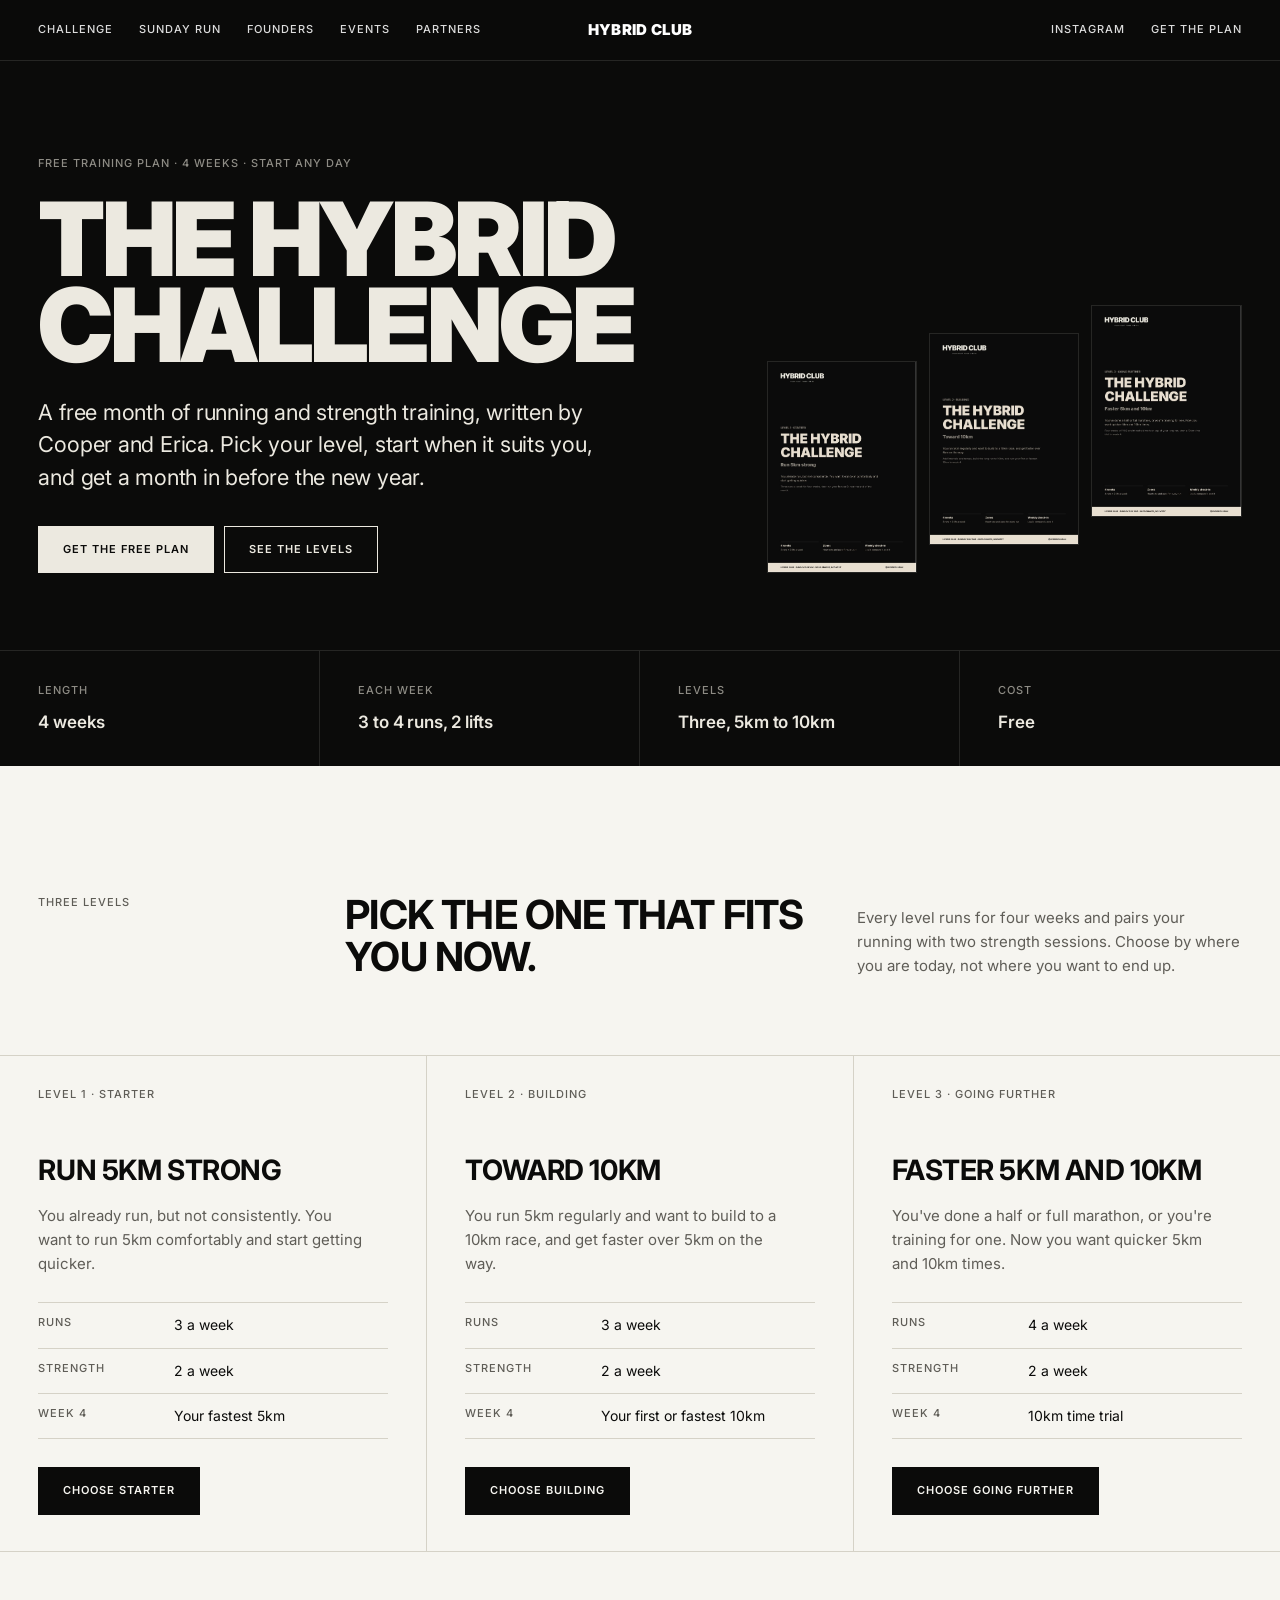
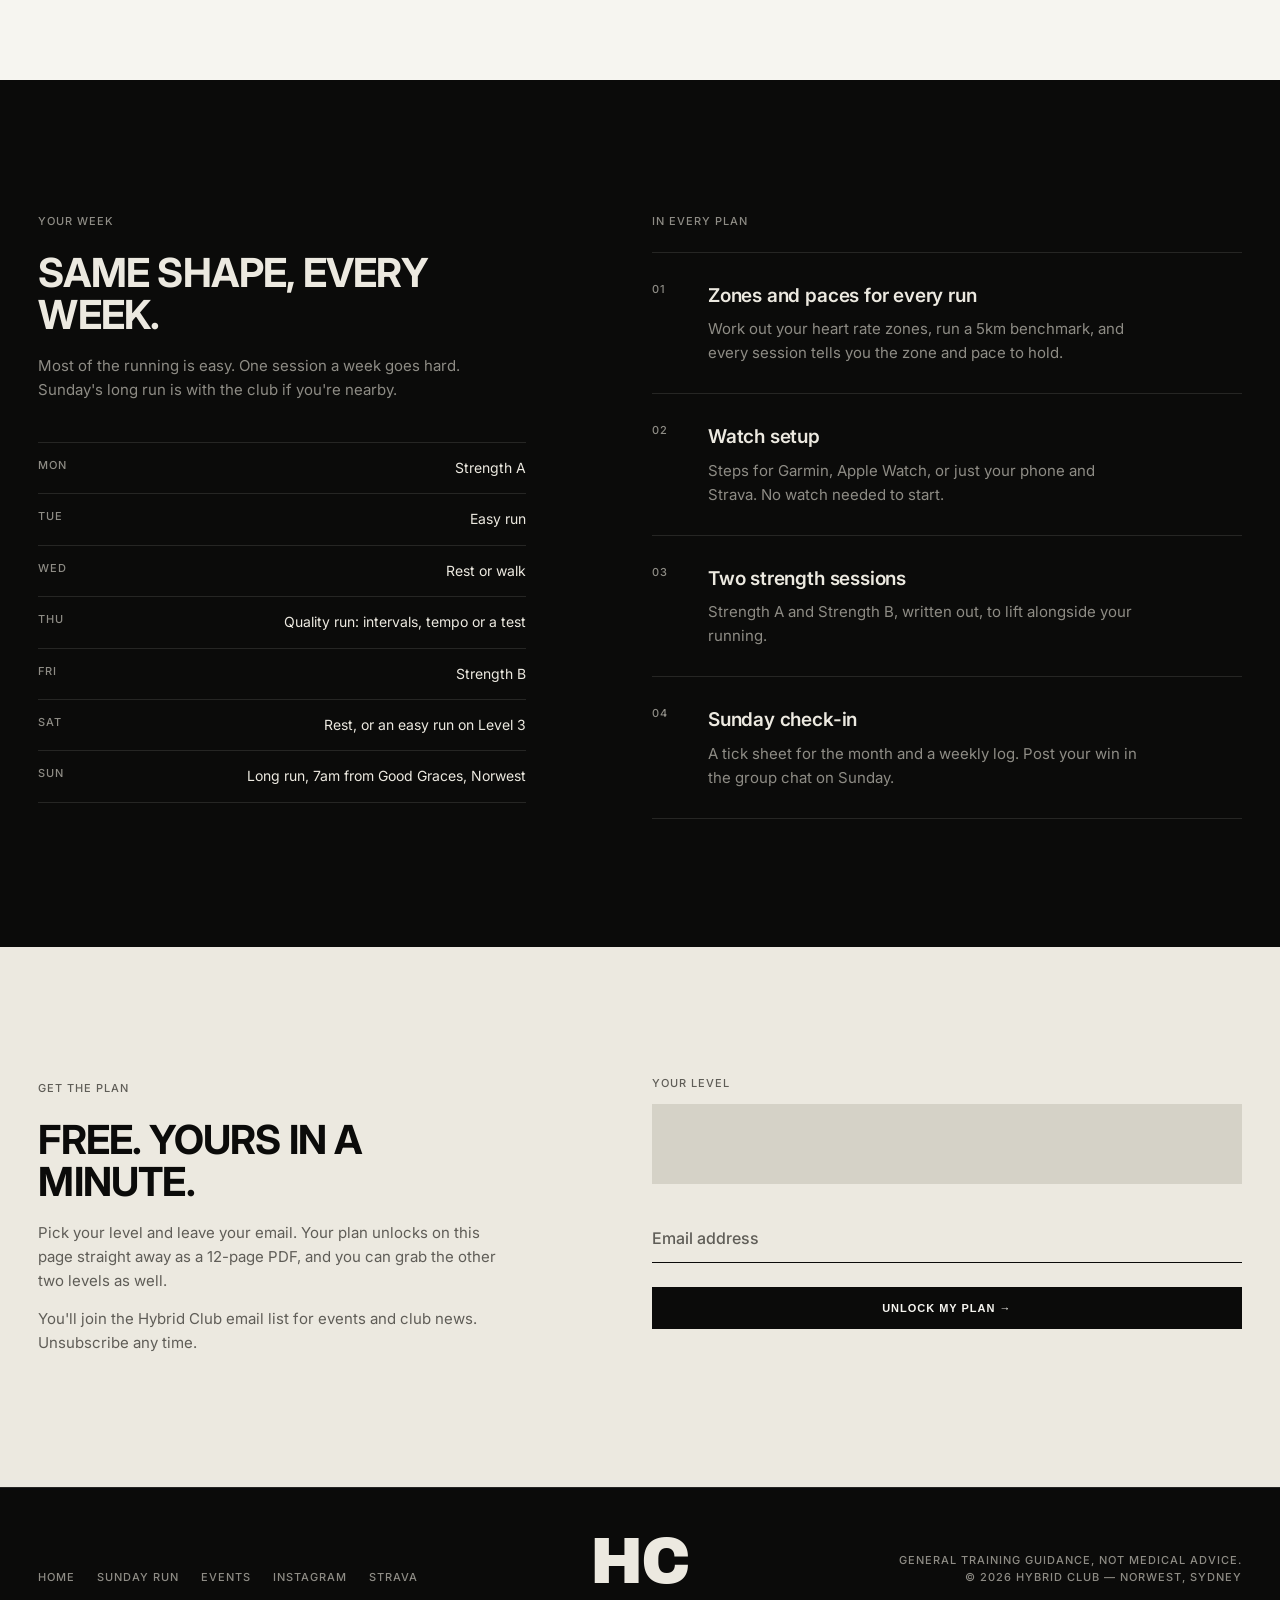
==== challenge.html @ 4627a932 "Add Hybrid Challenge page with email-gated plans, 12 Days teaser, Premium countdown - New challenge." ====
<!DOCTYPE html>
<html lang="en">
<head>
<meta charset="UTF-8">
<meta name="viewport" content="width=device-width, initial-scale=1.0">
<title>The Hybrid Challenge — Free 4-Week Run and Strength Plan | Hybrid Club</title>
<meta name="description" content="A free four-week running and strength plan from Hybrid Club. Three levels, from a strong 5km to a faster 10km. Start any day.">
<meta property="og:title" content="The Hybrid Challenge — Free 4-Week Plan">
<meta property="og:description" content="Four weeks of running and strength training, free. Three levels. Start any day.">
<meta property="og:image" content="images/plan-starter.jpg">
<meta name="theme-color" content="#0B0B0A">
<link rel="preconnect" href="https://fonts.googleapis.com">
<link rel="preconnect" href="https://fonts.gstatic.com" crossorigin>
<link href="https://fonts.googleapis.com/css2?family=Inter:wght@400;500;600;700;900&family=Archivo+Black&display=swap" rel="stylesheet">
<link rel="stylesheet" href="site.css">
</head>
<body>

<nav id="nav" class="solid" aria-label="Main">
  <div class="nav-in">
    <div class="nav-l label">
      <a href="challenge.html" aria-current="page">Challenge</a>
      <a href="index.html#run">Sunday Run</a>
      <a href="index.html#founders">Founders</a>
      <a href="index.html#events">Events</a>
      <a href="index.html#partners">Partners</a>
    </div>
    <a href="index.html" class="brand" aria-label="Hybrid Club home">Hybrid Club</a>
    <div class="nav-r label">
      <a href="https://www.instagram.com/hybridclubau/" target="_blank" rel="noopener" class="hide-m">Instagram</a>
      <a href="index.html" class="show-m">Home</a>
      <a href="#get">Get the plan</a>
    </div>
  </div>
</nav>

<header class="ch-hero" id="top">
  <div class="wrap ch-grid">
    <div class="ch-text">
      <span class="label muted">Free training plan · 4 weeks · Start any day</span>
      <h1>The Hybrid<br>Challenge</h1>
      <p class="lede">A free month of running and strength training, written by Cooper and Erica. Pick your level, start when it suits you, and get a month in before the new year.</p>
      <div class="btns">
        <a href="#get" class="btn fill">Get the free plan</a>
        <a href="#levels" class="btn ghost">See the levels</a>
      </div>
    </div>
    <div class="covers">
      <img src="images/plan-starter.jpg" alt="Cover of the Level 1 Starter plan: Run 5km strong" width="910" height="1287">
      <img src="images/plan-building.jpg" alt="Cover of the Level 2 Building plan: Toward 10km" width="910" height="1287">
      <img src="images/plan-going-further.jpg" alt="Cover of the Level 3 Going Further plan: Faster 5km and 10km" width="910" height="1287">
    </div>
  </div>
</header>

<div class="facts" aria-label="The challenge at a glance">
  <div class="fact"><span class="label muted">Length</span><span class="v">4 weeks</span></div>
  <div class="fact"><span class="label muted">Each week</span><span class="v">3 to 4 runs, 2 lifts</span></div>
  <div class="fact"><span class="label muted">Levels</span><span class="v">Three, 5km to 10km</span></div>
  <div class="fact"><span class="label muted">Cost</span><span class="v">Free</span></div>
</div>

<section id="levels" class="light">
  <div class="wrap">
    <div class="head">
      <span class="label muted">Three levels</span>
      <h2>Pick the one that fits you now.</h2>
      <p class="side copy">Every level runs for four weeks and pairs your running with two strength sessions. Choose by where you are today, not where you want to end up.</p>
    </div>
  </div>
  <div class="levels">
    <article class="level">
      <span class="label muted">Level 1 · Starter</span>
      <h3>Run 5km strong</h3>
      <p>You already run, but not consistently. You want to run 5km comfortably and start getting quicker.</p>
      <div class="rows">
        <div><span class="label muted">Runs</span><span>3 a week</span></div>
        <div><span class="label muted">Strength</span><span>2 a week</span></div>
        <div><span class="label muted">Week 4</span><span>Your fastest 5km</span></div>
      </div>
      <a href="#get" class="btn ink" data-level="starter">Choose Starter</a>
    </article>
    <article class="level">
      <span class="label muted">Level 2 · Building</span>
      <h3>Toward 10km</h3>
      <p>You run 5km regularly and want to build to a 10km race, and get faster over 5km on the way.</p>
      <div class="rows">
        <div><span class="label muted">Runs</span><span>3 a week</span></div>
        <div><span class="label muted">Strength</span><span>2 a week</span></div>
        <div><span class="label muted">Week 4</span><span>Your first or fastest 10km</span></div>
      </div>
      <a href="#get" class="btn ink" data-level="building">Choose Building</a>
    </article>
    <article class="level">
      <span class="label muted">Level 3 · Going Further</span>
      <h3>Faster 5km and 10km</h3>
      <p>You've done a half or full marathon, or you're training for one. Now you want quicker 5km and 10km times.</p>
      <div class="rows">
        <div><span class="label muted">Runs</span><span>4 a week</span></div>
        <div><span class="label muted">Strength</span><span>2 a week</span></div>
        <div><span class="label muted">Week 4</span><span>10km time trial</span></div>
      </div>
      <a href="#get" class="btn ink" data-level="going-further">Choose Going Further</a>
    </article>
  </div>
</section>

<section id="inside">
  <div class="wrap run">
    <div class="run-l">
      <span class="label muted">Your week</span>
      <h2 style="margin-top:20px">Same shape, every week.</h2>
      <p class="copy" style="margin-top:18px">Most of the running is easy. One session a week goes hard. Sunday's long run is with the club if you're nearby.</p>
      <div class="spec">
        <div><span class="label muted">Mon</span><span>Strength A</span></div>
        <div><span class="label muted">Tue</span><span>Easy run</span></div>
        <div><span class="label muted">Wed</span><span>Rest or walk</span></div>
        <div><span class="label muted">Thu</span><span>Quality run: intervals, tempo or a test</span></div>
        <div><span class="label muted">Fri</span><span>Strength B</span></div>
        <div><span class="label muted">Sat</span><span>Rest, or an easy run on Level 3</span></div>
        <div><span class="label muted">Sun</span><span>Long run, 7am from Good Graces, Norwest</span></div>
      </div>
    </div>
    <div class="run-r">
      <span class="label muted">In every plan</span>
      <div style="margin-top:20px">
        <div class="step">
          <span class="label muted">01</span>
          <div>
            <h3>Zones and paces for every run</h3>
            <p>Work out your heart rate zones, run a 5km benchmark, and every session tells you the zone and pace to hold.</p>
          </div>
        </div>
        <div class="step">
          <span class="label muted">02</span>
          <div>
            <h3>Watch setup</h3>
            <p>Steps for Garmin, Apple Watch, or just your phone and Strava. No watch needed to start.</p>
          </div>
        </div>
        <div class="step">
          <span class="label muted">03</span>
          <div>
            <h3>Two strength sessions</h3>
            <p>Strength A and Strength B, written out, to lift alongside your running.</p>
          </div>
        </div>
        <div class="step">
          <span class="label muted">04</span>
          <div>
            <h3>Sunday check-in</h3>
            <p>A tick sheet for the month and a weekly log. Post your win in the group chat on Sunday.</p>
          </div>
        </div>
      </div>
    </div>
  </div>
</section>

<section id="get" class="bone">
  <div class="wrap get">
    <div class="get-l">
      <span class="label muted">Get the plan</span>
      <h2 style="margin-top:20px">Free. Yours in a minute.</h2>
      <p class="copy" style="margin-top:18px">Pick your level and leave your email. Your plan unlocks on this page straight away as a 12-page PDF, and you can grab the other two levels as well.</p>
      <p class="copy" style="margin-top:14px">You'll join the Hybrid Club email list for events and club news. Unsubscribe any time.</p>
    </div>
    <div class="get-r">
      <form id="planForm" novalidate>
        <fieldset style="border:none">
          <legend class="label muted">Your level</legend>
          <div class="opts">
            <label class="opt"><input type="radio" name="level" value="starter" checked><span>Starter<small>Run 5km strong</small></span></label>
            <label class="opt"><input type="radio" name="level" value="building"><span>Building<small>Toward 10km</small></span></label>
            <label class="opt"><input type="radio" name="level" value="going-further"><span>Going Further<small>Faster 5km and 10km</small></span></label>
          </div>
        </fieldset>
        <div class="field">
          <input type="email" id="planEmail" placeholder="Email address" aria-label="Email address" autocomplete="email" required>
        </div>
        <button type="submit" class="btn ink">Unlock my plan &rarr;</button>
        <p class="form-note label" id="planNote" aria-live="polite"></p>
      </form>

      <div id="planDone" hidden>
        <span class="label muted">Unlocked</span>
        <h3 style="font-weight:700;font-size:22px;text-transform:uppercase;letter-spacing:-.01em;margin:14px 0 6px">Your plans are ready.</h3>
        <p class="copy" id="doneNote">Check your inbox to confirm your email.</p>
        <div class="dl" style="margin-top:24px">
          <a href="plans/hybrid-challenge-starter.pdf" download data-plan="starter"><span>Level 1 · Starter</span><span class="label">Download PDF &darr;</span></a>
          <a href="plans/hybrid-challenge-building.pdf" download data-plan="building"><span>Level 2 · Building</span><span class="label">Download PDF &darr;</span></a>
          <a href="plans/hybrid-challenge-going-further.pdf" download data-plan="going-further"><span>Level 3 · Going Further</span><span class="label">Download PDF &darr;</span></a>
        </div>
        <p class="copy" style="margin-top:24px;font-size:14px">Next: join the <a href="https://strava.app.link/8xDhOO7EM7b" target="_blank" rel="noopener" style="text-decoration:underline;text-underline-offset:3px">Strava club</a> and the group chat on <a href="https://www.instagram.com/hybridclubau/" target="_blank" rel="noopener" style="text-decoration:underline;text-underline-offset:3px">@hybridclubau</a>.</p>
      </div>
    </div>
  </div>
</section>

<footer>
  <div class="wrap foot">
    <div class="foot-links label muted">
      <a href="index.html">Home</a>
      <a href="index.html#run">Sunday Run</a>
      <a href="index.html#events">Events</a>
      <a href="https://www.instagram.com/hybridclubau/" target="_blank" rel="noopener">Instagram</a>
      <a href="https://strava.app.link/8xDhOO7EM7b" target="_blank" rel="noopener">Strava</a>
    </div>
    <div class="hc" aria-hidden="true">HC</div>
    <div class="foot-r label muted">General training guidance, not medical advice.<br>© 2026 Hybrid Club — Norwest, Sydney</div>
  </div>
</footer>

<script>
  (function(){
    const form=document.getElementById('planForm'), done=document.getElementById('planDone'),
          note=document.getElementById('planNote'), input=document.getElementById('planEmail'),
          KEY='hc_challenge_level';
    const pick=v=>{const r=form.querySelector('input[name="level"][value="'+v+'"]'); if(r) r.checked=true;};
    const level=()=>form.querySelector('input[name="level"]:checked').value;

    function unlock(v,returning){
      form.hidden=true; done.hidden=false;
      done.querySelectorAll('[data-plan]').forEach(a=>a.classList.toggle('pick',a.dataset.plan===v));
      if(returning) document.getElementById('doneNote').textContent='Welcome back. Your plans are still here.';
    }

    // Level from the link (?level=building) or the "Choose" buttons
    const q=new URLSearchParams(location.search).get('level'); if(q) pick(q);
    document.querySelectorAll('[data-level]').forEach(b=>b.addEventListener('click',()=>{
      pick(b.dataset.level);
      done.querySelectorAll('[data-plan]').forEach(a=>a.classList.toggle('pick',a.dataset.plan===b.dataset.level));
    }));

    // Already signed up on this device: skip the form
    try{ const saved=localStorage.getItem(KEY); if(saved) unlock(q||saved,true); }catch(e){}

    // Emails go to the Hybrid Club list in Kit (form 10141033), same as the home page
    form.addEventListener('submit',async e=>{
      e.preventDefault();
      const email=input.value.trim();
      if(!email || !email.includes('@')){ note.textContent='Enter a valid email.'; input.focus(); return; }
      note.textContent='Sending...';
      try{
        const body=new FormData(); body.append('email_address',email);
        const res=await fetch('https://app.kit.com/forms/10141033/subscriptions',{method:'POST',headers:{'Accept':'application/json'},body});
        const data=await res.json().catch(()=>({}));
        if(res.ok && data.status==='success'){
          try{ localStorage.setItem(KEY,level()); }catch(e){}
          unlock(level(),false);
        }
        else if(data.status==='failed'){ note.textContent="That email doesn't look right. Try again."; }
        else{ note.textContent='Something went wrong. Try again or DM us on Instagram.'; }
      }catch(err){ note.textContent='Something went wrong. Try again or DM us on Instagram.'; }
    });
  })();
</script>

</body>
</html>
---- site.css ----
/* ================= BRAND TOKENS ================= */
  :root{
    --ink:#0B0B0A;        /* black */
    --ink-2:#151514;      /* raised black */
    --bone:#ECE9E0;       /* beige */
    --paper:#F6F5F0;      /* off-white */
    --white:#FFFFFF;
    --stone:#8E8C85;      /* secondary text on black */
    --stone-d:#5F5D57;    /* secondary text on light */
    --line-d:#262624;     /* hairline on black */
    --line-l:#D5D2C7;     /* hairline on light */

    --sans:'Inter',system-ui,sans-serif;
    --mark:'Archivo Black','Inter',sans-serif;

    --t-label:11px;       /* tiny uppercase labels */
    --t-body:15px;
    --t-lede:clamp(18px,1.7vw,22px);
    --t-h2:clamp(26px,3.2vw,40px);

    --max:1440px;
    --pad:clamp(20px,3vw,40px);
    --sec:clamp(88px,10vw,148px);
    --ease:cubic-bezier(.2,.7,.2,1);
  }

  *{margin:0;padding:0;box-sizing:border-box}
  html{scroll-behavior:smooth;scroll-padding-top:60px}
  body{background:var(--ink);color:var(--bone);font-family:var(--sans);font-size:var(--t-body);line-height:1.6;-webkit-font-smoothing:antialiased;overflow-x:hidden}
  ::selection{background:var(--bone);color:var(--ink)}
  a{color:inherit;text-decoration:none}
  img{display:block;max-width:100%}
  :focus-visible{outline:2px solid currentColor;outline-offset:3px}
  .wrap{max-width:var(--max);margin:0 auto;padding:0 var(--pad)}

  .label{font-size:var(--t-label);font-weight:500;letter-spacing:.09em;text-transform:uppercase}
  .muted{color:var(--stone)}
  h2{font-weight:700;font-size:var(--t-h2);line-height:1.05;letter-spacing:-.02em;text-transform:uppercase}
  .lede{font-size:var(--t-lede);line-height:1.5;letter-spacing:-.01em;max-width:34ch}
  p.copy{color:var(--stone);max-width:52ch}

  section{padding:var(--sec) 0}
  .light{background:var(--paper);color:var(--ink)}
  .light .muted,.light p.copy{color:var(--stone-d)}
  .bone{background:var(--bone);color:var(--ink)}
  .bone .muted,.bone p.copy{color:var(--stone-d)}

  .head{display:grid;grid-template-columns:repeat(12,1fr);gap:24px;margin-bottom:clamp(48px,6vw,80px)}
  .head .label{grid-column:1 / 4}
  .head h2{grid-column:4 / 9}
  .head .side{grid-column:9 / 13;align-self:end}

  .btn{
    display:inline-flex;align-items:center;justify-content:center;gap:10px;
    font-size:var(--t-label);font-weight:600;letter-spacing:.09em;text-transform:uppercase;
    padding:14px 24px;border:1px solid currentColor;cursor:pointer;background:transparent;color:inherit;
    transition:background .2s var(--ease),color .2s var(--ease),border-color .2s var(--ease);
  }
  .btn.fill{background:var(--bone);color:var(--ink);border-color:var(--bone)}
  .btn.fill:hover{background:transparent;color:var(--bone)}
  .btn.ghost:hover{background:var(--bone);color:var(--ink);border-color:var(--bone)}
  .light .btn.ghost:hover,.bone .btn.ghost:hover{background:var(--ink);color:var(--paper);border-color:var(--ink)}
  .btn.ink{background:var(--ink);color:var(--paper);border-color:var(--ink)}
  .btn.ink:hover{background:transparent;color:var(--ink)}

  /* ================= NAV ================= */
  nav{position:fixed;top:0;left:0;right:0;z-index:50;color:var(--white);transition:background .25s var(--ease),color .25s var(--ease),border-color .25s var(--ease);border-bottom:1px solid transparent}
  nav.solid{background:rgba(11,11,10,.92);backdrop-filter:blur(12px);-webkit-backdrop-filter:blur(12px);border-color:var(--line-d)}
  .nav-in{display:grid;grid-template-columns:1fr auto 1fr;align-items:center;height:60px;max-width:var(--max);margin:0 auto;padding:0 var(--pad)}
  .nav-l,.nav-r{display:flex;gap:26px;align-items:center}
  .nav-r{justify-content:flex-end}
  .nav-l a,.nav-r a{opacity:.86;transition:opacity .2s}
  .nav-l a:hover,.nav-r a:hover{opacity:1}
  .brand{font-weight:900;font-size:15px;letter-spacing:.02em;text-transform:uppercase}

  /* ================= HERO ================= */
  .hero{position:relative;height:100svh;min-height:600px;overflow:hidden;color:var(--white)}
  .hero img{position:absolute;inset:0;width:100%;height:100%;object-fit:cover;object-position:50% 58%}
  .hero::after{content:"";position:absolute;inset:0;background:linear-gradient(to bottom,rgba(0,0,0,.42) 0%,rgba(0,0,0,0) 18%,rgba(0,0,0,0) 70%,rgba(0,0,0,.5) 100%),linear-gradient(to right,rgba(0,0,0,.35),rgba(0,0,0,0) 35%)}
  .hero-cap{position:absolute;left:0;bottom:clamp(24px,3vw,40px);z-index:2;display:flex;flex-direction:column;align-items:flex-start;gap:14px;padding:0 var(--pad)}
  .hero-cap .btns{display:flex;gap:10px;flex-wrap:wrap}
  .hero .btn.fill{background:var(--white);border-color:var(--white)}
  .hero .btn.fill:hover{background:transparent;color:var(--white)}
  .hero .btn.ghost{border-color:rgba(255,255,255,.7)}
  .hero .btn.ghost:hover{background:var(--white);color:var(--ink);border-color:var(--white)}
  @media (prefers-reduced-motion:no-preference){
    .hero img{animation:settle 1.2s var(--ease) both}
    .hero-cap{animation:rise .8s var(--ease) .35s both}
  }
  @keyframes settle{from{transform:scale(1.05)}to{transform:none}}
  @keyframes rise{from{opacity:0;transform:translateY(14px)}to{opacity:1;transform:none}}

  /* ================= WORDMARK BAND (signature) ================= */
  .mark{padding:clamp(56px,7vw,96px) 0 clamp(28px,3vw,40px);border-bottom:1px solid var(--line-d)}
  .mark h1{font-weight:900;text-transform:uppercase;font-size:clamp(52px,13.4vw,206px);line-height:.82;letter-spacing:-.035em;white-space:nowrap}
  .mark-foot{display:flex;justify-content:space-between;gap:20px;flex-wrap:wrap;margin-top:clamp(22px,3vw,36px)}
  .tagline{letter-spacing:.42em}

  /* ================= FACTS ================= */
  .facts{display:grid;grid-template-columns:repeat(4,1fr)}
  .fact{padding:26px var(--pad) 30px;border-right:1px solid var(--line-d)}
  .fact:last-child{border-right:none}
  .fact .v{display:block;margin-top:8px;font-weight:600;font-size:17px;letter-spacing:-.01em}

  /* ================= ABOUT ================= */
  .tiles{display:grid;grid-template-columns:repeat(4,1fr);gap:1px;background:var(--line-l);border-top:1px solid var(--line-l);border-bottom:1px solid var(--line-l)}
  .tile{background:var(--paper);padding:26px var(--pad) 34px;min-height:220px;display:flex;flex-direction:column}
  .tile-top{display:flex;justify-content:space-between}
  .tile h3{font-weight:700;font-size:20px;text-transform:uppercase;letter-spacing:-.01em;margin-top:auto;padding-top:56px}
  .tile p{font-size:14px;color:var(--stone-d);margin-top:8px;max-width:30ch}
  .tile .on{color:var(--ink)}
  .tile .on::before{content:"";display:inline-block;width:6px;height:6px;border-radius:50%;background:var(--ink);margin-right:8px;vertical-align:1px}

  /* ================= SUNDAY RUN ================= */
  .run{display:grid;grid-template-columns:repeat(12,1fr);gap:24px}
  .run-l{grid-column:1 / 6}
  .run-r{grid-column:7 / 13}
  .spec{margin-top:40px;border-top:1px solid var(--line-d)}
  .spec div{display:flex;justify-content:space-between;gap:20px;padding:14px 0;border-bottom:1px solid var(--line-d);font-size:14px}
  .step{display:grid;grid-template-columns:56px 1fr;padding:28px 0;border-top:1px solid var(--line-d)}
  .step:last-child{border-bottom:1px solid var(--line-d)}
  .step h3{font-weight:600;font-size:19px;letter-spacing:-.01em;margin-bottom:6px}
  .step p{color:var(--stone);font-size:15px;max-width:48ch}
  .step a,.spec a.addr{color:var(--bone);text-decoration:underline;text-underline-offset:3px;text-decoration-color:var(--stone)}
  .spec a.addr{text-align:right}
  .run-photo{margin-top:40px}
  .run-photo img{width:100%;aspect-ratio:4/5;object-fit:cover;object-position:50% 40%}
  .run-photo figcaption{padding-top:12px}

  /* ================= FOUNDERS ================= */
  .duo{display:grid;grid-template-columns:1fr 1fr;align-items:stretch;border-top:1px solid var(--line-l);border-bottom:1px solid var(--line-l)}
  .duo-img{position:relative;min-height:560px;overflow:hidden}
  .duo-img img{position:absolute;inset:0;width:100%;height:100%;object-fit:cover;object-position:50% 62%}
  .duo-txt{padding:clamp(40px,5vw,72px) var(--pad);display:flex;flex-direction:column;justify-content:space-between;gap:48px}
  .stats{display:grid;grid-template-columns:1fr 1fr;border-top:1px solid var(--line-l)}
  .stat{padding:22px 0 0}
  .stat + .stat{padding-left:24px;border-left:1px solid var(--line-l)}
  .stat strong{display:block;font-weight:900;font-size:clamp(38px,4.6vw,64px);line-height:.95;letter-spacing:-.03em;margin:12px 0 8px}

  .people{display:grid;grid-template-columns:1fr 1fr;gap:clamp(24px,3vw,40px);margin-top:clamp(72px,8vw,120px)}
  .person figure{overflow:hidden;background:var(--bone)}
  .person img{width:100%;aspect-ratio:4/5;object-fit:cover}
  .person .cap{display:flex;justify-content:space-between;gap:16px;padding:12px 0;border-bottom:1px solid var(--line-l)}
  .person h3{font-weight:700;font-size:clamp(22px,2.2vw,28px);text-transform:uppercase;letter-spacing:-.015em;margin:28px 0 18px}
  .rows div{display:grid;grid-template-columns:120px 1fr;gap:16px;padding:11px 0;border-top:1px solid var(--line-l);font-size:14px}
  .rows div:last-child{border-bottom:1px solid var(--line-l)}
  .person .bio{margin-top:22px;font-size:15px;line-height:1.7;color:var(--stone-d)}
  .person .bio em{font-style:normal;color:var(--ink)}

  /* ================= EVENTS ================= */
  .car-wrap{position:relative}
  .car-ctrl{display:flex;gap:8px;margin-top:24px}
  .car-btn{width:44px;height:44px;border:1px solid var(--line-l);background:transparent;color:var(--ink);font-size:16px;cursor:pointer;transition:background .2s var(--ease),color .2s var(--ease)}
  .car-btn:hover{background:var(--ink);color:var(--paper)}
  .car-btn:disabled{opacity:.3;cursor:default;background:transparent;color:var(--ink)}
  .carousel{display:grid;grid-auto-flow:column;grid-auto-columns:calc((100% - 3px) / 4);gap:1px;overflow-x:auto;scroll-snap-type:x mandatory;scroll-behavior:smooth;scrollbar-width:none;background:var(--line-l);border-top:1px solid var(--line-l);border-bottom:1px solid var(--line-l)}
  .carousel::-webkit-scrollbar{display:none}
  .card{scroll-snap-align:start;background:var(--paper);display:flex;flex-direction:column}
  .card-media{aspect-ratio:4/5;overflow:hidden;background:var(--bone)}
  .card-media img{width:100%;height:100%;object-fit:cover;transition:transform .6s var(--ease)}
  .card:hover .card-media img{transform:scale(1.025)}
  .card-type{background:var(--ink);color:var(--bone);padding:20px;display:flex;flex-direction:column;container-type:inline-size}
  .card-type .big{margin-top:auto;font-weight:900;font-size:30cqi;line-height:.85;letter-spacing:-.04em}
  .card-type .sub{margin-top:14px;color:var(--stone)}
  .pill{align-self:flex-start;background:var(--bone);color:var(--ink);padding:5px 10px}
  .card-info{padding:14px var(--pad) 22px 16px}
  .card-info .r1{display:flex;justify-content:space-between;gap:12px;align-items:baseline}
  .card-info h3{font-weight:600;font-size:13px;letter-spacing:.04em;text-transform:uppercase}
  .card-info .date{font-size:12px;color:var(--stone-d);white-space:nowrap}
  .card-info .with{font-size:13px;color:var(--stone-d);margin-top:2px}
  .card-info .note{font-size:13px;color:var(--stone-d);margin-top:10px}

  /* ================= PARTNERS ================= */
  .plist{border-top:1px solid var(--line-d)}
  .prow{display:grid;grid-template-columns:3fr 4fr 5fr;gap:24px;align-items:baseline;padding:26px 0;border-bottom:1px solid var(--line-d)}
  .prow{align-items:center}
  .plogo{display:flex;align-items:center;justify-content:flex-start;height:64px;max-width:240px}
  .plogo img{width:auto;max-width:100%;object-fit:contain;object-position:left center}
  .prow p{color:var(--stone);font-size:14px}
  .offer{margin-top:18px;padding-top:18px;border-top:1px solid var(--line-d);display:flex;flex-direction:column;gap:12px}
  .offer-row{display:flex;gap:10px;flex-wrap:wrap}
  .code{display:inline-flex;align-items:center;gap:14px;background:transparent;color:var(--bone);border:1px dashed var(--stone);padding:12px 16px;font:700 14px var(--sans);letter-spacing:.06em;cursor:pointer;transition:border-color .2s var(--ease),background .2s var(--ease)}
  .code:hover{border-color:var(--bone);background:var(--ink-2)}
  .code-hint{color:var(--stone);font-weight:500}

  /* ================= MEMBERSHIP ================= */
  .tiers{display:grid;grid-template-columns:1fr 1fr;gap:1px;background:var(--line-l);border-top:1px solid var(--line-l);border-bottom:1px solid var(--line-l)}
  .tier{background:var(--bone);padding:36px var(--pad) 40px;display:flex;flex-direction:column}
  .tier.dark{background:var(--ink);color:var(--bone)}
  .tier .price{font-weight:900;font-size:clamp(44px,5vw,72px);line-height:.9;letter-spacing:-.03em;text-transform:uppercase;margin:28px 0 6px}
  .tier ul{list-style:none;margin:32px 0 36px;flex:1;max-width:420px}
  .tier li{padding:11px 0;border-top:1px solid var(--line-l);font-size:14px}
  .tier.dark li{border-color:var(--line-d)}
  .tier li:last-child{border-bottom:1px solid var(--line-l)}
  .tier.dark li:last-child{border-color:var(--line-d)}
  .tier .btn{align-self:flex-start}
  .bone .tier.dark .muted{color:var(--stone)}

  /* ================= JOIN ================= */
  .join{display:grid;grid-template-columns:repeat(12,1fr);gap:24px;align-items:end}
  .join-l{grid-column:1 / 7}
  .join-r{grid-column:8 / 13}
  .form{display:flex;border-bottom:1px solid var(--bone)}
  .form input{flex:1;min-width:0;background:transparent;border:none;color:var(--bone);font:500 16px var(--sans);padding:14px 0}
  .form input::placeholder{color:var(--stone)}
  .form input:focus-visible{outline:none}
  .form:focus-within{border-color:var(--white)}
  .form button{background:transparent;border:none;color:var(--bone);cursor:pointer;padding:0 0 0 16px}
  .form-note{min-height:18px;margin-top:12px;color:var(--stone)}
  .socials{display:flex;gap:10px;margin-top:28px;flex-wrap:wrap}

  /* ================= FOOTER ================= */
  footer{border-top:1px solid var(--line-d);padding:48px 0 32px}
  .foot{display:grid;grid-template-columns:1fr auto 1fr;align-items:end;gap:24px}
  .foot .hc{font-family:var(--mark);font-size:64px;line-height:.8;letter-spacing:-.02em;text-align:center}
  .foot-links{display:flex;gap:22px;flex-wrap:wrap}
  .foot-r{text-align:right}

  /* ================= CHALLENGE TEASER (home) ================= */
  .show-m{display:none}
  .lv-list{border-top:1px solid var(--line-d)}
  .lv{display:grid;grid-template-columns:3fr 4fr 5fr auto;gap:24px;align-items:center;padding:26px 0;border-bottom:1px solid var(--line-d)}
  .lv h3{font-weight:700;font-size:20px;text-transform:uppercase;letter-spacing:-.01em}
  .lv p{color:var(--stone);font-size:14px}
  .lv .go{font-size:18px;transition:transform .2s var(--ease)}
  .lv:hover .go{transform:translateX(6px)}

  /* ================= 12 DAYS ================= */
  .days{display:grid;grid-template-columns:repeat(6,1fr);gap:1px;background:var(--line-l);border-top:1px solid var(--line-l);border-bottom:1px solid var(--line-l)}
  .day{background:var(--paper);aspect-ratio:1;padding:16px;display:flex;flex-direction:column;justify-content:space-between}
  .day b{font-weight:900;font-size:clamp(36px,5.4vw,84px);line-height:.85;letter-spacing:-.04em}

  /* ================= PREMIUM COUNTDOWN ================= */
  .count{display:flex;gap:clamp(18px,2.6vw,36px);margin:28px 0 14px}
  .count b{display:block;font-weight:900;font-size:clamp(40px,4.8vw,70px);line-height:.9;letter-spacing:-.03em;font-variant-numeric:tabular-nums}
  .count span{display:block;margin-top:10px}

  /* ================= CHALLENGE PAGE ================= */
  .ch-hero{padding:calc(60px + clamp(48px,7vw,96px)) 0 clamp(48px,6vw,80px);border-bottom:1px solid var(--line-d)}
  .ch-grid{display:grid;grid-template-columns:7fr 5fr;gap:clamp(32px,5vw,80px);align-items:end}
  .ch-hero h1{font-weight:900;text-transform:uppercase;font-size:clamp(44px,8vw,116px);line-height:.84;letter-spacing:-.035em;margin:22px 0 28px}
  .ch-hero .lede{max-width:40ch}
  .ch-hero .btns{display:flex;gap:10px;flex-wrap:wrap;margin-top:32px}
  .covers{display:grid;grid-template-columns:repeat(3,1fr);gap:12px;align-items:end}
  .covers img{width:100%;height:auto;aspect-ratio:210/297;object-fit:cover;border:1px solid var(--line-d)}
  .covers img:nth-child(2){margin-bottom:28px}
  .covers img:nth-child(3){margin-bottom:56px}
  @media (prefers-reduced-motion:no-preference){
    .ch-text{animation:rise .7s var(--ease) both}
    .covers img{animation:rise .8s var(--ease) both}
    .covers img:nth-child(1){animation-delay:.15s}
    .covers img:nth-child(2){animation-delay:.27s}
    .covers img:nth-child(3){animation-delay:.39s}
  }
  .levels{display:grid;grid-template-columns:repeat(3,1fr);gap:1px;background:var(--line-l);border-top:1px solid var(--line-l);border-bottom:1px solid var(--line-l)}
  .level{background:var(--paper);padding:30px var(--pad) 36px;display:flex;flex-direction:column}
  .level h3{font-weight:700;font-size:clamp(22px,2.2vw,28px);text-transform:uppercase;letter-spacing:-.015em;margin:44px 0 12px}
  .level > p{font-size:15px;color:var(--stone-d);max-width:36ch;margin-bottom:26px}
  .level .rows{margin-top:auto}
  .level .btn{margin-top:28px;align-self:flex-start}
  .get{display:grid;grid-template-columns:repeat(12,1fr);gap:24px}
  .get-l{grid-column:1 / 6}
  .get-r{grid-column:7 / 13}
  .opts{display:grid;grid-template-columns:repeat(3,1fr);gap:1px;background:var(--line-l);border:1px solid var(--line-l);margin-top:12px}
  .opt{position:relative;display:block;cursor:pointer}
  .opt input{position:absolute;inset:0;opacity:0;cursor:pointer}
  .opt span{display:block;height:100%;padding:16px 14px;background:var(--bone);font-weight:600;font-size:14px;transition:background .2s var(--ease),color .2s var(--ease)}
  .opt span small{display:block;font-weight:400;font-size:12px;margin-top:4px;opacity:.75}
  .opt input:checked + span{background:var(--ink);color:var(--paper)}
  .opt input:focus-visible + span{outline:2px solid var(--ink);outline-offset:-5px}
  .opt input:checked:focus-visible + span{outline-color:var(--paper)}
  .field{display:flex;border-bottom:1px solid var(--ink);margin-top:30px}
  .field input{flex:1;min-width:0;background:transparent;border:none;color:var(--ink);font:500 16px var(--sans);padding:14px 0}
  .field input::placeholder{color:var(--stone-d)}
  .field input:focus-visible{outline:none}
  .field:focus-within{border-bottom-width:2px}
  .get form .btn{margin-top:24px;width:100%}
  .get .form-note{color:var(--stone-d)}
  .dl{margin-top:8px;border-top:1px solid var(--line-l)}
  .dl a{display:flex;justify-content:space-between;align-items:center;gap:16px;padding:18px 0;border-bottom:1px solid var(--line-l);font-weight:600}
  .dl a span:last-child{white-space:nowrap}
  .dl a.pick{background:var(--ink);color:var(--paper);padding:18px 16px;border-color:var(--ink)}
  .dl a:hover span:last-child{text-decoration:underline;text-underline-offset:3px}
  [hidden]{display:none!important}

  @media (prefers-reduced-motion:reduce){
    html{scroll-behavior:auto}
    *,*::before,*::after{animation:none!important;transition:none!important}
  }

  /* ================= RESPONSIVE ================= */
  @media(max-width:1100px){
    .carousel{grid-auto-columns:calc((100% - 2px) / 2.4)}
  }
  @media(max-width:900px){
    .nav-l{display:none}
    .nav-in{grid-template-columns:auto 1fr}
    .nav-r .hide-m{display:none}
    .head,.run,.join{grid-template-columns:1fr;gap:20px}
    .head .label,.head h2,.head .side,.run-l,.run-r,.join-l,.join-r{grid-column:1 / -1}
    .run{gap:48px}
    .facts{grid-template-columns:1fr 1fr}
    .fact:nth-child(2n){border-right:none}
    .fact:nth-child(-n+2){border-bottom:1px solid var(--line-d)}
    .tiles{grid-template-columns:1fr 1fr}
    .duo{grid-template-columns:1fr}
    .duo-img{min-height:0;aspect-ratio:4/5}
    .people{grid-template-columns:1fr;gap:72px}
    .prow{grid-template-columns:1fr;gap:8px}
    .tiers{grid-template-columns:1fr}
    .foot{grid-template-columns:1fr;justify-items:center;text-align:center}
    .foot-r{text-align:center}
    .foot .hc{order:-1}
    .nav-r .show-m{display:inline}
    .lv{grid-template-columns:1fr auto;gap:6px 16px}
    .lv > :not(.go){grid-column:1}
    .lv .go{grid-column:2;grid-row:1 / span 3}
    .ch-grid,.get{grid-template-columns:1fr}
    .get-l,.get-r{grid-column:1 / -1}
    .covers{max-width:520px}
    .levels{grid-template-columns:1fr}
    .level h3{margin-top:28px}
  }
  @media(max-width:700px){
    .hero{height:auto;min-height:0;display:flex;flex-direction:column;background:var(--ink)}
    .hero img{position:relative;inset:auto;height:72svh;min-height:440px}
    .hero::after{bottom:auto;height:72svh;min-height:440px;background:linear-gradient(to bottom,rgba(0,0,0,.45),rgba(0,0,0,0) 22%)}
    .hero-cap{position:static;padding:22px var(--pad) 26px}
    .hero-cap .btns{width:100%}
    .hero-cap .btn{flex:1}
  }
  @media(max-width:560px){
    .carousel{grid-auto-columns:82%}
    .days{grid-template-columns:repeat(3,1fr)}
    .day{padding:12px}
    .opts{grid-template-columns:1fr}
    .tiles{grid-template-columns:1fr}
    .tile{min-height:0}
    .tile h3{padding-top:28px}
    .stats{grid-template-columns:1fr}
    .stat + .stat{padding-left:0;border-left:none;border-top:1px solid var(--line-l);margin-top:22px}
    .tagline{letter-spacing:.28em}
    .tier .btn{align-self:stretch}
    .rows div{grid-template-columns:96px 1fr}
  }
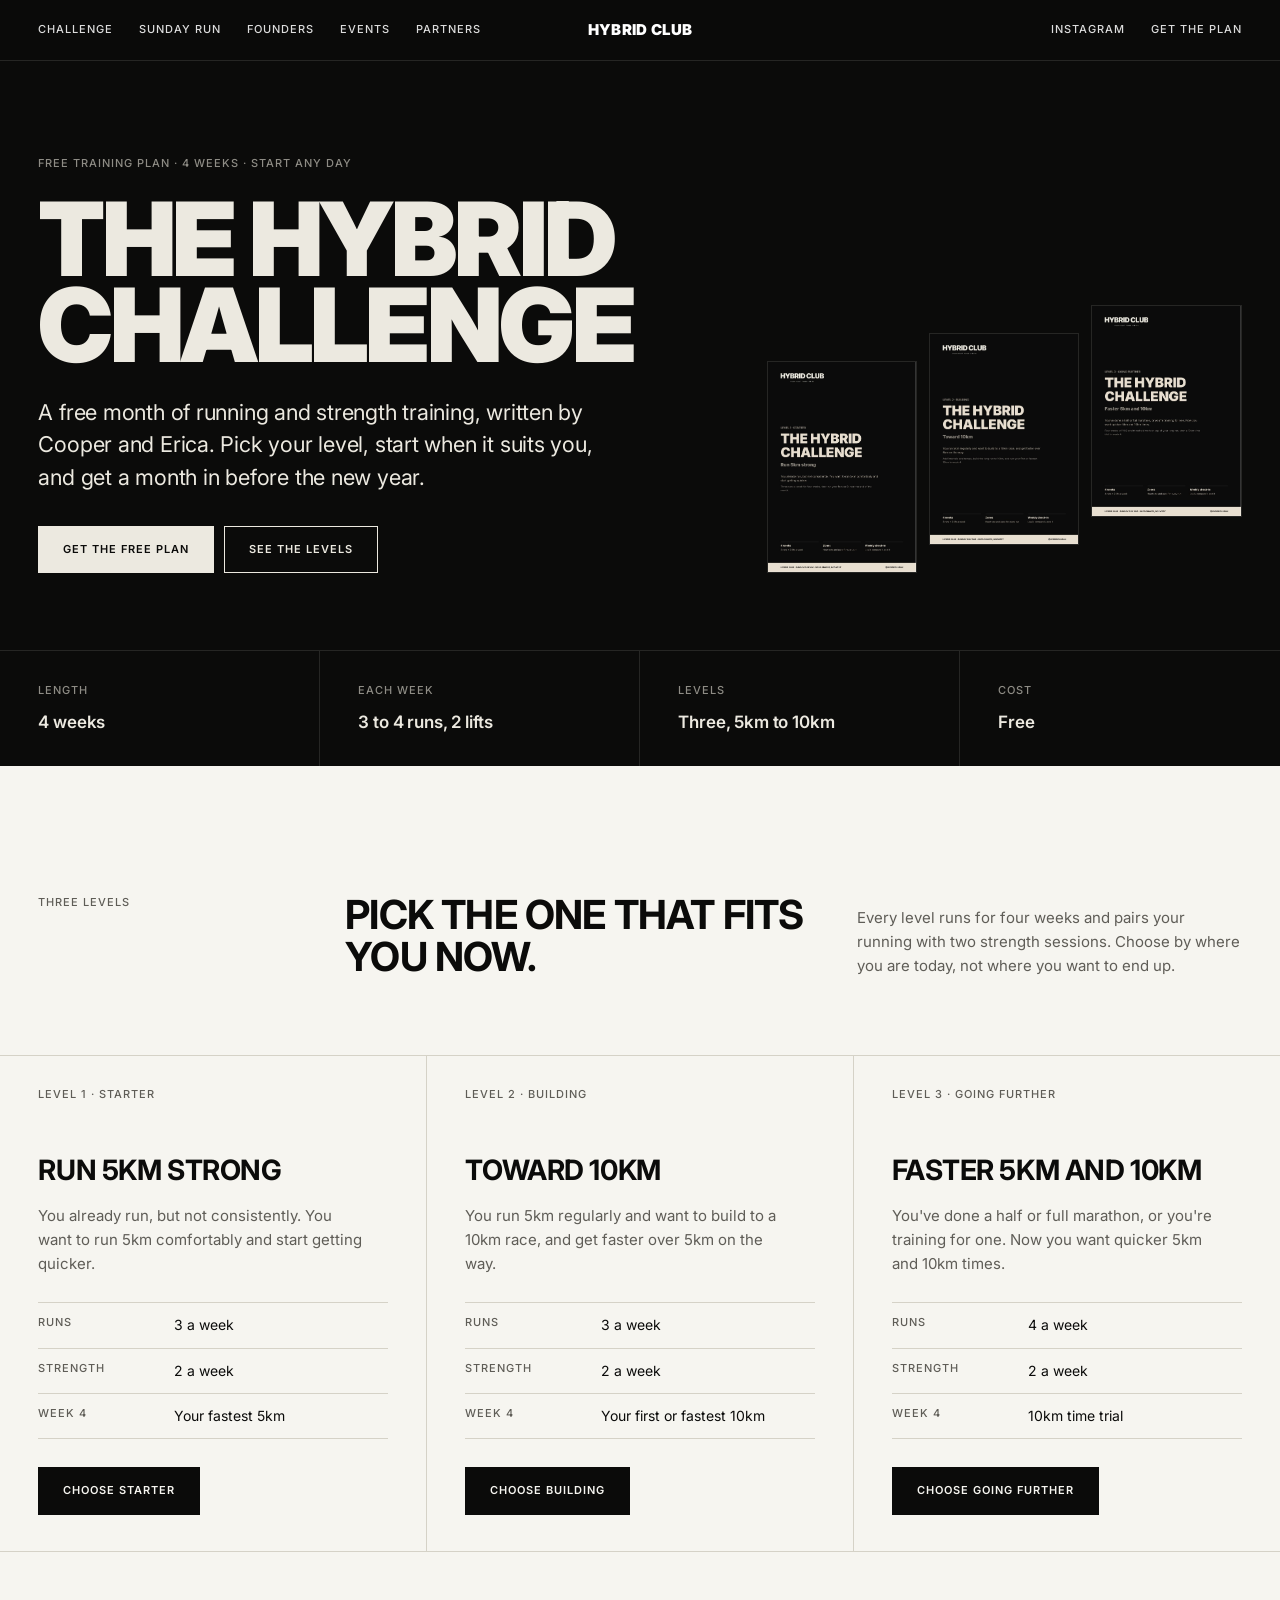
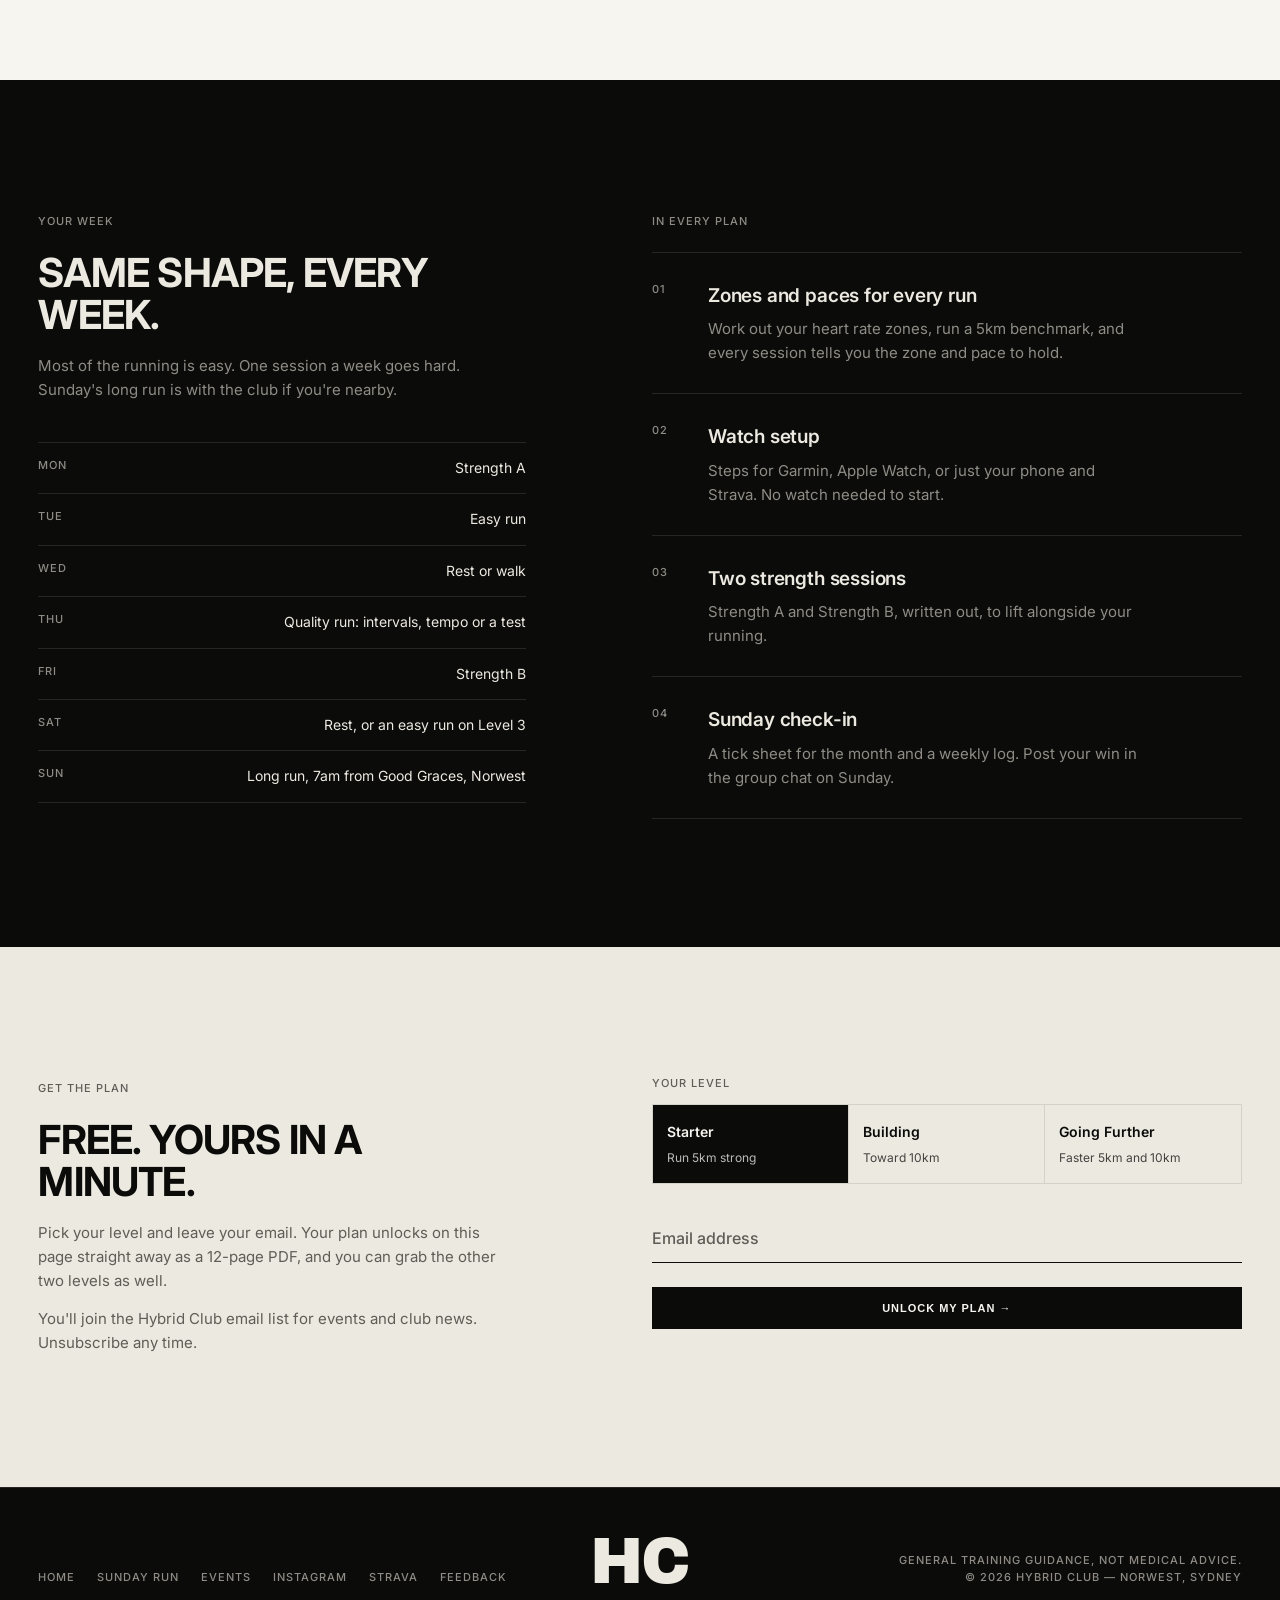
==== commit b0e6ebd3: "Add member feedback form link (section, nav, footers) Co-Authored-By: Claude Opus 5.5 <noreply@anthr" ====
--- a/challenge.html
+++ b/challenge.html
@@ -205,6 +205,7 @@
       <a href="index.html#events">Events</a>
       <a href="https://www.instagram.com/hybridclubau/" target="_blank" rel="noopener">Instagram</a>
       <a href="https://strava.app.link/8xDhOO7EM7b" target="_blank" rel="noopener">Strava</a>
+      <a href="https://docs.google.com/forms/d/e/1FAIpQLSfW1k7vh6MebCdJ2VPJyEhrXnlVxx_8L7Pjk5gUwQpJ-JpPDQ/viewform?usp=dialog" target="_blank" rel="noopener">Feedback</a>
     </div>
     <div class="hc" aria-hidden="true">HC</div>
     <div class="foot-r label muted">General training guidance, not medical advice.<br>© 2026 Hybrid Club — Norwest, Sydney</div>
--- a/site.css
+++ b/site.css
@@ -170,6 +170,15 @@
   .card-info .with{font-size:13px;color:var(--stone-d);margin-top:2px}
   .card-info .note{font-size:13px;color:var(--stone-d);margin-top:10px}
 
+  .slides{position:relative}
+  .slides img{position:absolute;inset:0;opacity:0;transition:opacity .5s var(--ease),transform .6s var(--ease)}
+  .slides img.on{opacity:1}
+  .slide-next{position:absolute;inset:0;z-index:2;background:transparent;border:none;cursor:pointer;display:flex;align-items:flex-end;justify-content:center;padding-bottom:14px}
+  .slide-next:focus-visible{outline:2px solid var(--white);outline-offset:-4px}
+  .dots{display:flex;gap:6px;padding:7px 9px;background:rgba(11,11,10,.55)}
+  .dots i{width:6px;height:6px;border-radius:50%;background:rgba(255,255,255,.45)}
+  .dots i.on{background:var(--white)}
+
   /* ================= PARTNERS ================= */
   .plist{border-top:1px solid var(--line-d)}
   .prow{display:grid;grid-template-columns:3fr 4fr 5fr;gap:24px;align-items:baseline;padding:26px 0;border-bottom:1px solid var(--line-d)}
@@ -225,15 +234,40 @@
   .lv .go{font-size:18px;transition:transform .2s var(--ease)}
   .lv:hover .go{transform:translateX(6px)}
 
-  /* ================= 12 DAYS ================= */
-  .days{display:grid;grid-template-columns:repeat(6,1fr);gap:1px;background:var(--line-l);border-top:1px solid var(--line-l);border-bottom:1px solid var(--line-l)}
-  .day{background:var(--paper);aspect-ratio:1;padding:16px;display:flex;flex-direction:column;justify-content:space-between}
-  .day b{font-weight:900;font-size:clamp(36px,5.4vw,84px);line-height:.85;letter-spacing:-.04em}
+  /* ================= 12 DAYS (the one place the site uses Christmas colour) ================= */
+  .xmas{--pine:#0F3B2D;--pine-l:#1E5B45;--berry:#B3242B;--cream:#F3EBDD;--gold:#C9A45C;
+    background-color:var(--pine);color:var(--cream);
+    background-image:radial-gradient(circle,rgba(243,235,221,.5) 1.5px,transparent 2px),radial-gradient(circle,rgba(243,235,221,.28) 1px,transparent 1.5px);
+    background-size:140px 140px,90px 90px;background-position:20px 30px,60px 80px}
+  .xmas .muted,.xmas p.copy{color:rgba(243,235,221,.78)}
+  .xmas .btn.fill{background:var(--cream);border-color:var(--cream)}
+  .xmas .btn.fill:hover{background:transparent;color:var(--cream)}
+  .gifts{display:grid;grid-template-columns:repeat(6,1fr);gap:clamp(40px,5vw,72px) clamp(16px,2.6vw,40px);padding-top:6%}
+  .gift{position:relative;aspect-ratio:1;background:var(--box);display:grid;place-items:center;container-type:inline-size;box-shadow:0 14px 24px -14px rgba(0,0,0,.55)}
+  .gift::after{content:"";position:absolute;top:0;bottom:0;left:50%;width:16%;transform:translateX(-50%);background:var(--rib)}
+  .gift .lid{position:absolute;z-index:2;top:0;left:-5%;right:-5%;height:24%;background:var(--box);box-shadow:0 3px 0 rgba(0,0,0,.2);transform-origin:10% 100%;transition:transform .25s var(--ease)}
+  .gift .lid i{position:absolute;top:0;bottom:0;left:50%;width:14.5%;transform:translateX(-50%);background:var(--rib)}
+  .gift .lid::before,.gift .lid::after{content:"";position:absolute;bottom:92%;width:24%;height:95%;border:3.2cqi solid var(--rib);border-radius:50%}
+  .gift .lid::before{right:50%;transform:rotate(-24deg);transform-origin:100% 100%}
+  .gift .lid::after{left:50%;transform:rotate(24deg);transform-origin:0 100%}
+  .gift b{position:relative;z-index:3;margin-top:22%;width:44cqi;aspect-ratio:1;border-radius:50%;background:var(--cream);color:#0B0B0A;display:grid;place-items:center;font-weight:900;font-size:19cqi;letter-spacing:-.04em;box-shadow:0 2px 0 rgba(0,0,0,.18)}
+  .gift:hover .lid{transform:translateY(-14%) rotate(-5deg)}
+  .g-red{--box:var(--berry);--rib:var(--cream)}
+  .g-cream{--box:var(--cream);--rib:var(--berry)}
+  .g-cream b{background:var(--berry);color:var(--cream)}
+  .g-pine{--box:var(--pine-l);--rib:var(--gold)}
+  .g-gold{--box:var(--gold);--rib:var(--berry)}
 
   /* ================= PREMIUM COUNTDOWN ================= */
-  .count{display:flex;gap:clamp(18px,2.6vw,36px);margin:28px 0 14px}
-  .count b{display:block;font-weight:900;font-size:clamp(40px,4.8vw,70px);line-height:.9;letter-spacing:-.03em;font-variant-numeric:tabular-nums}
-  .count span{display:block;margin-top:10px}
+  .gold{color:#C9A45C}
+  .count{display:grid;grid-template-columns:repeat(4,minmax(0,128px));gap:clamp(10px,1.6vw,20px);margin:28px 0 20px}
+  .ring{--p:1;position:relative;aspect-ratio:1;display:flex;flex-direction:column;align-items:center;justify-content:center;container-type:inline-size}
+  .ring::before{content:"";position:absolute;inset:0;border-radius:50%;
+    background:conic-gradient(#C9A45C calc(var(--p)*360deg),var(--line-d) 0);
+    -webkit-mask:radial-gradient(farthest-side,transparent calc(100% - 5px),#000 calc(100% - 4px));
+            mask:radial-gradient(farthest-side,transparent calc(100% - 5px),#000 calc(100% - 4px))}
+  .ring b{font-weight:900;font-size:34cqi;line-height:1;letter-spacing:-.03em;font-variant-numeric:tabular-nums}
+  .ring span{margin-top:5cqi;font-size:max(8px,8.5cqi);color:#C9A45C}
 
   /* ================= CHALLENGE PAGE ================= */
   .ch-hero{padding:calc(60px + clamp(48px,7vw,96px)) 0 clamp(48px,6vw,80px);border-bottom:1px solid var(--line-d)}
@@ -331,8 +365,7 @@
   }
   @media(max-width:560px){
     .carousel{grid-auto-columns:82%}
-    .days{grid-template-columns:repeat(3,1fr)}
-    .day{padding:12px}
+    .gifts{grid-template-columns:repeat(3,1fr);gap:44px 22px;padding-top:10%}
     .opts{grid-template-columns:1fr}
     .tiles{grid-template-columns:1fr}
     .tile{min-height:0}
